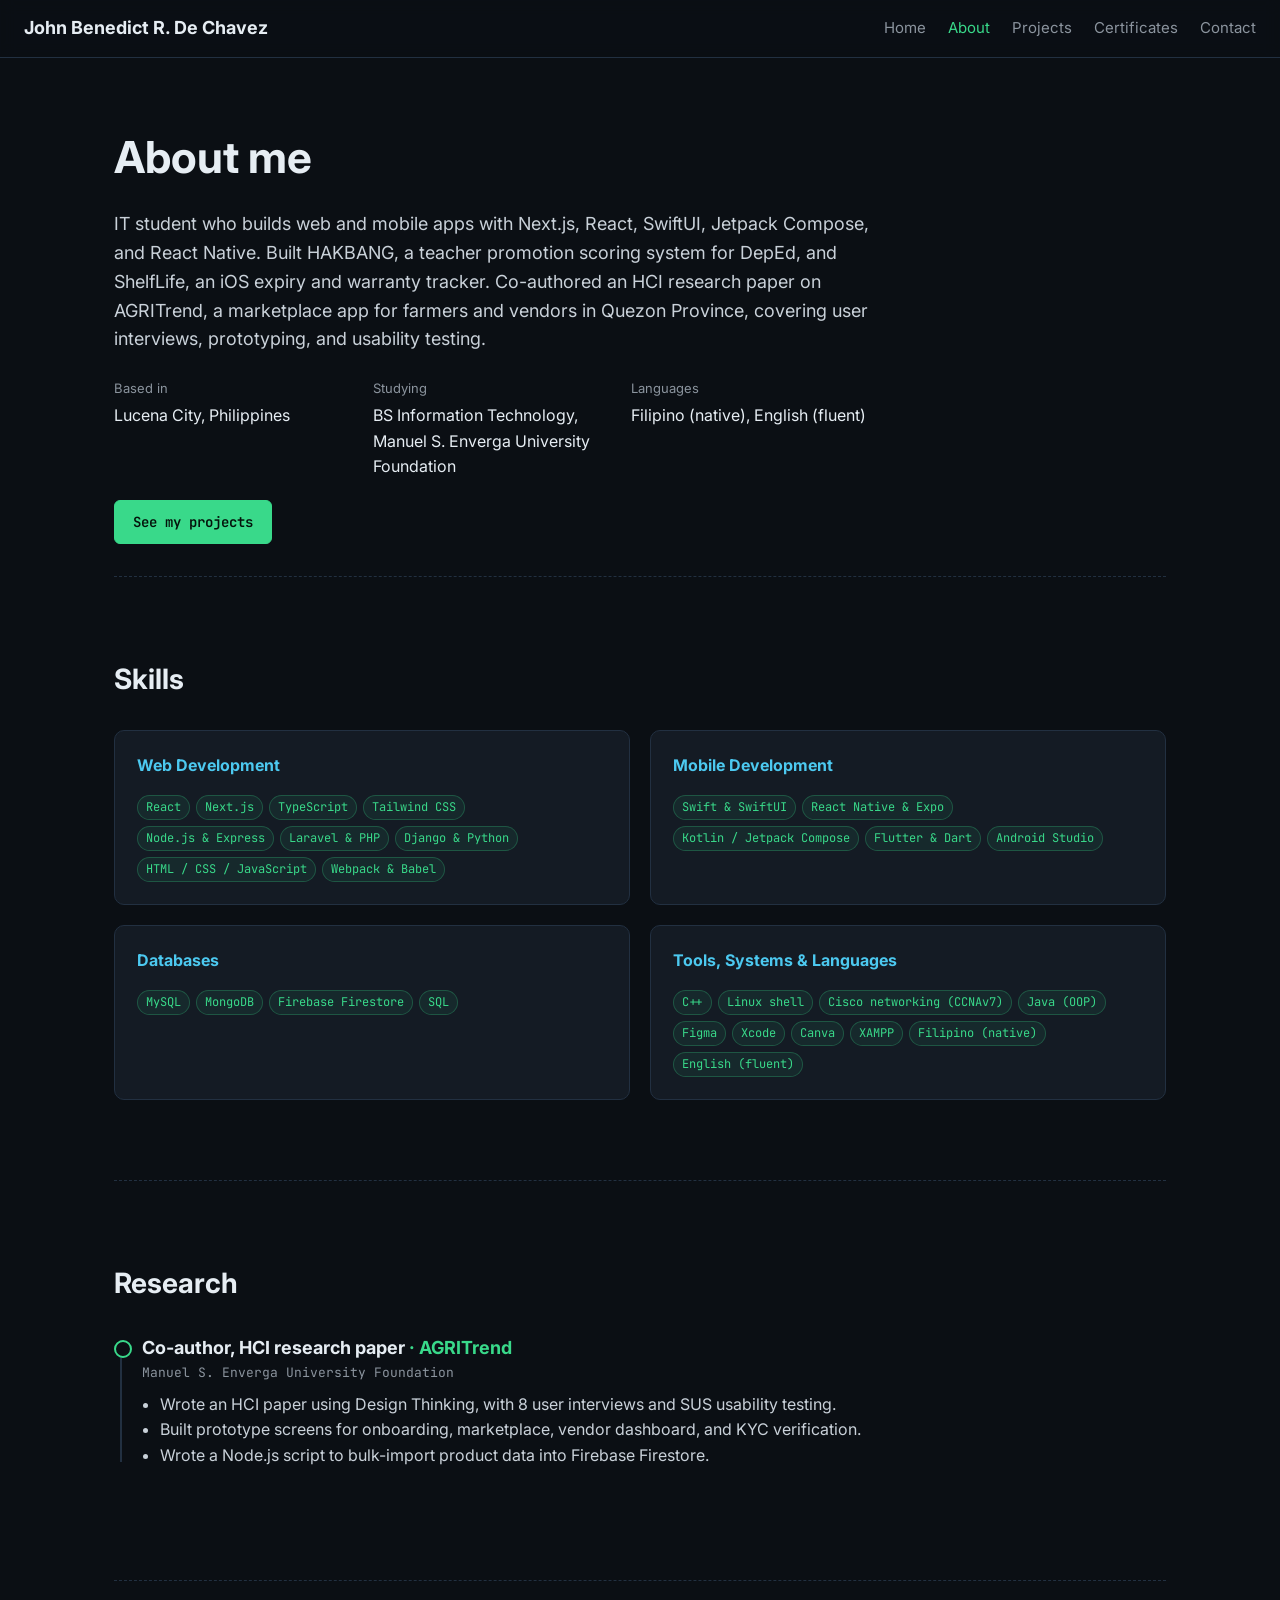
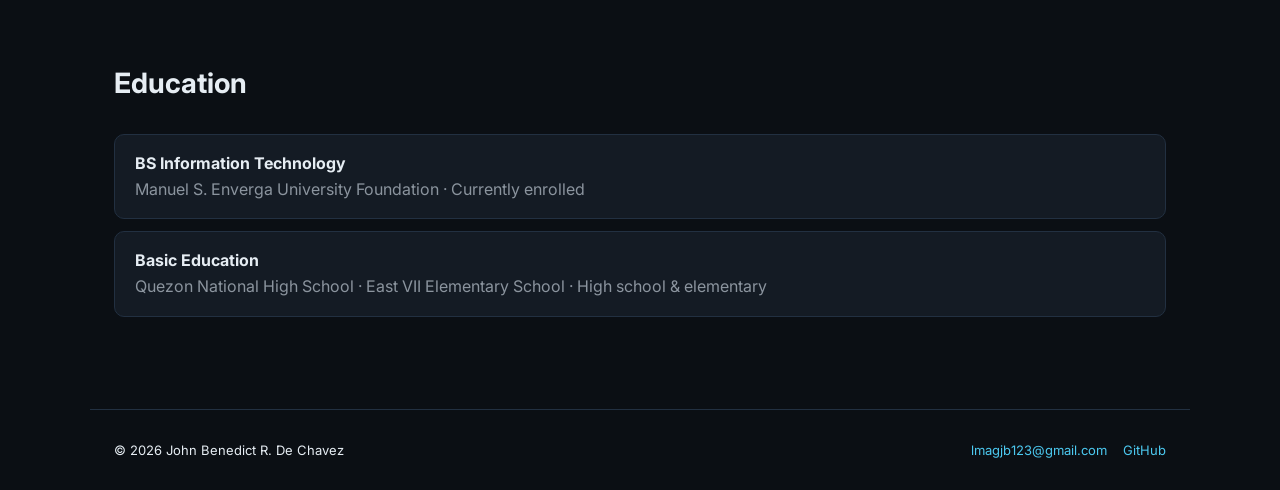
==== about.html @ b728b281 "10:22 pm" ====
<!doctype html>
<html lang="en">
<head>
  <meta charset="utf-8">
  <meta name="viewport" content="width=device-width, initial-scale=1">
  <title>About | John Benedict R. De Chavez</title>
  <meta name="description" content="About John Benedict R. De Chavez: skills, research and education.">
  <link rel="preconnect" href="https://fonts.googleapis.com">
  <link href="https://fonts.googleapis.com/css2?family=JetBrains+Mono:wght@400;600;700&family=Inter:wght@400;500;600;700&display=swap" rel="stylesheet">
  <link rel="stylesheet" href="assets/style.css">
</head>
<body data-page="about">
  <canvas id="matrix" aria-hidden="true"></canvas>
  <div id="site-header"></div>
  <main>
    <section class="page-head about-head">
      <img class="avatar" id="avatar" alt="" hidden>
      <div>
        <h1>About me</h1>
        <p class="lead" id="about-summary"></p>
        <dl class="facts" id="about-facts"></dl>
        <div class="btn-row" id="about-actions"></div>
      </div>
    </section>
    <section class="section">
      <h2 class="section-title">Skills</h2>
      <div class="skills-grid" id="skills-grid"></div>
    </section>
    <section class="section">
      <h2 class="section-title">Research</h2>
      <div class="timeline" id="timeline"></div>
    </section>
    <section class="section">
      <h2 class="section-title">Education</h2>
      <div id="education"></div>
    </section>
  </main>
  <div id="site-footer"></div>

  <script src="data/resume.js"></script>
  <script src="assets/site.js"></script>
</body>
</html>
---- assets/style.css ----
/* ---------- Theme ---------- */
:root {
  --bg: #0b0f14;
  --bg-2: #11171f;
  --card: #141b24;
  --border: #223041;
  --text: #e6edf3;
  --muted: #8b949e;
  --accent: #39d98a;      /* terminal green */
  --accent-2: #4cc9f0;    /* cyan */
  --danger: #ff5f57;
  --warn: #febc2e;
  --radius: 10px;
  --mono: "JetBrains Mono", ui-monospace, Menlo, Consolas, monospace;
  --sans: "Inter", system-ui, -apple-system, Segoe UI, Roboto, sans-serif;
}

* { box-sizing: border-box; }
html { scroll-behavior: smooth; }
body {
  margin: 0;
  background: var(--bg);
  color: var(--text);
  font-family: var(--sans);
  line-height: 1.6;
  overflow-x: hidden;
}
a { color: var(--accent-2); text-decoration: none; }
a:hover { text-decoration: underline; }
.mono { font-family: var(--mono); }
.accent { color: var(--accent); }
.muted { color: var(--muted); }

/* Matrix rain background */
#matrix {
  position: fixed; inset: 0;
  width: 100%; height: 100%;
  z-index: -1;
  opacity: .12;
}

/* ---------- Nav ---------- */
.nav {
  position: sticky; top: 0; z-index: 10;
  display: flex; align-items: center; justify-content: space-between;
  padding: 14px 24px;
  background: rgba(11, 15, 20, .85);
  backdrop-filter: blur(8px);
  border-bottom: 1px solid var(--border);
}
.logo { font-family: var(--sans); font-weight: 700; color: var(--text); font-size: 18px; }
.logo:hover { text-decoration: none; }
.nav nav { display: flex; gap: 22px; }
.nav nav a { font-family: var(--sans); font-size: 15px; color: var(--muted); }
.nav nav a:hover, .nav nav a.active { color: var(--accent); text-decoration: none; }
.nav-toggle { display: none; background: none; border: 1px solid var(--border); color: var(--text); font-size: 18px; border-radius: 6px; padding: 4px 10px; cursor: pointer; }

main { max-width: 1100px; margin: 0 auto; padding: 0 24px; }

/* ---------- Hero ---------- */
.hero {
  min-height: calc(100vh - 60px);
  display: grid; grid-template-columns: 1fr 1fr; gap: 48px;
  align-items: center;
  padding: 40px 0;
}
.avatar { width: 120px; height: 120px; border-radius: 50%; object-fit: cover; border: 2px solid var(--accent); box-shadow: 0 0 0 6px rgba(57,217,138,.08); margin-bottom: 20px; }
.avatar[hidden] { display: none; }
.btn[hidden] { display: none; }
.kicker { color: var(--accent); margin: 0 0 8px; }
.hero h1 { font-size: clamp(36px, 5vw, 56px); line-height: 1.1; margin: 0 0 12px; }
.title { color: var(--accent-2); font-size: 16px; margin: 0 0 28px; }
.hero-actions { display: flex; gap: 12px; flex-wrap: wrap; }

.btn {
  display: inline-block;
  font-family: var(--mono); font-size: 14px;
  padding: 10px 18px;
  border: 1px solid var(--accent);
  border-radius: 6px;
  color: var(--accent);
  transition: background .2s, transform .2s;
}
.btn:hover { background: rgba(57, 217, 138, .1); text-decoration: none; transform: translateY(-2px); }
.btn.primary { background: var(--accent); color: #04130b; font-weight: 600; }
.btn.primary:hover { background: #5be6a0; }

/* Terminal window */
.terminal {
  background: #0a0e13;
  border: 1px solid var(--border);
  border-radius: var(--radius);
  box-shadow: 0 20px 60px rgba(0,0,0,.5), 0 0 0 1px rgba(57,217,138,.05);
  overflow: hidden;
}
.terminal-bar { display: flex; align-items: center; gap: 8px; padding: 10px 14px; background: #161b22; border-bottom: 1px solid var(--border); }
.dot { width: 12px; height: 12px; border-radius: 50%; }
.dot.red { background: var(--danger); } .dot.yellow { background: var(--warn); } .dot.green { background: #28c840; }
.terminal-title { margin-left: 8px; font-size: 12px; color: var(--muted); }
.terminal-body {
  margin: 0; padding: 18px;
  min-height: 280px;
  font-size: 14px; color: var(--text);
  white-space: pre-wrap; word-break: break-word;
}
.terminal-body .prompt { color: var(--accent); }
.terminal-body .path { color: var(--accent-2); }
.cursor { display: inline-block; width: 8px; height: 1.1em; background: var(--accent); vertical-align: text-bottom; animation: blink 1s steps(1) infinite; }
@keyframes blink { 50% { opacity: 0; } }

/* ---------- Sections ---------- */
.section { padding: 80px 0; border-top: 1px dashed var(--border); }
.section-title { font-family: var(--sans); font-size: 28px; margin: 0 0 28px; }
.sub-title { color: var(--muted); margin: 40px 0 16px; font-weight: 400; }
.lead { font-size: 18px; color: #c9d1d9; max-width: 760px; }

/* Reveal on scroll */
.reveal { opacity: 0; transform: translateY(24px); transition: opacity .6s ease, transform .6s ease; }
.reveal.visible { opacity: 1; transform: none; }

/* Stats */
.stats { display: grid; grid-template-columns: repeat(4, 1fr); gap: 16px; margin-top: 32px; }
.stat { background: var(--card); border: 1px solid var(--border); border-radius: var(--radius); padding: 20px; text-align: center; }
.stat-value { font-family: var(--mono); font-size: 30px; font-weight: 700; color: var(--accent); }
.stat-label { color: var(--muted); font-size: 14px; }

/* Skills */
.skills-grid { display: grid; grid-template-columns: repeat(2, 1fr); gap: 20px; }
.skill-group { background: var(--card); border: 1px solid var(--border); border-radius: var(--radius); padding: 22px; }
.skill-group h3 { font-family: var(--sans); font-size: 16px; color: var(--accent-2); margin: 0 0 16px; }
.skill { margin-bottom: 14px; }
.skill-head { display: flex; justify-content: space-between; font-size: 14px; margin-bottom: 6px; }
.skill-head span:last-child { font-family: var(--mono); color: var(--muted); }
.bar { height: 6px; background: #1d2733; border-radius: 4px; overflow: hidden; }
.bar-fill { height: 100%; width: 0; background: linear-gradient(90deg, var(--accent), var(--accent-2)); border-radius: 4px; transition: width 1.2s ease; }

/* Timeline */
.timeline { position: relative; padding-left: 28px; }
.timeline::before { content: ""; position: absolute; left: 6px; top: 6px; bottom: 6px; width: 2px; background: var(--border); }
.job { position: relative; margin-bottom: 32px; }
.job::before { content: ""; position: absolute; left: -28px; top: 6px; width: 14px; height: 14px; border-radius: 50%; background: var(--bg); border: 2px solid var(--accent); }
.job h3 { margin: 0; font-size: 18px; }
.job .meta { font-family: var(--mono); font-size: 13px; color: var(--muted); margin-bottom: 8px; }
.job ul { margin: 0; padding-left: 18px; color: #c9d1d9; }
.edu { background: var(--card); border: 1px solid var(--border); border-radius: var(--radius); padding: 16px 20px; margin-bottom: 12px; }
.edu strong { display: block; }

/* Project cards */
.cards { display: grid; grid-template-columns: repeat(3, 1fr); gap: 20px; }
.card {
  background: var(--card); border: 1px solid var(--border); border-radius: var(--radius);
  padding: 22px; display: flex; flex-direction: column;
  transition: transform .2s, border-color .2s;
}
.card:hover { transform: translateY(-4px); border-color: var(--accent); }
.card h3 { margin: 0 0 8px; font-size: 17px; }
.card p { color: #c9d1d9; font-size: 15px; flex: 1; }
.tags { display: flex; flex-wrap: wrap; gap: 6px; margin-top: 12px; }
.tag { font-family: var(--mono); font-size: 12px; color: var(--accent); background: rgba(57,217,138,.08); border: 1px solid rgba(57,217,138,.25); padding: 2px 8px; border-radius: 20px; }

/* Certificates */
.filters { display: flex; flex-wrap: wrap; gap: 8px; margin: 12px 0 24px; }
.filter {
  font-family: var(--mono); font-size: 13px;
  background: none; color: var(--muted);
  border: 1px solid var(--border); border-radius: 20px;
  padding: 6px 14px; cursor: pointer;
}
.filter:hover { color: var(--text); }
.filter.active { color: #04130b; background: var(--accent); border-color: var(--accent); }
.cert-grid { display: grid; grid-template-columns: repeat(3, 1fr); gap: 20px; }
.cert {
  background: var(--card); border: 1px solid var(--border); border-radius: var(--radius);
  overflow: hidden; cursor: pointer; text-align: left; color: inherit; font: inherit; padding: 0;
  display: flex; flex-direction: column; justify-content: flex-start; width: 100%;
  transition: transform .2s, border-color .2s, box-shadow .2s;
}
.cert:hover, .cert:focus-visible { transform: translateY(-4px); border-color: var(--accent); box-shadow: 0 10px 30px rgba(57,217,138,.12); outline: none; }
.cert-thumb { position: relative; aspect-ratio: 11 / 8.5; background: #0a0e13; display: flex; align-items: center; justify-content: center; overflow: hidden; }
.cert-thumb img { width: 100%; height: 100%; object-fit: cover; filter: saturate(.9) brightness(.92); transition: filter .2s; }
.cert:hover .cert-thumb img { filter: none; }
.cert-cat { position: absolute; top: 8px; left: 8px; font-family: var(--mono); font-size: 11px; color: var(--accent); background: rgba(11,15,20,.85); border: 1px solid rgba(57,217,138,.35); padding: 2px 8px; border-radius: 20px; }
.cert-info .tags { margin-top: 8px; }
.modal-box .tags { margin: 10px 0; }
.cert-thumb .pdf { font-family: var(--mono); color: var(--accent); font-size: 28px; }
.cert-info { padding: 14px 16px; }
.cert-info h3 { margin: 0 0 4px; font-size: 15px; }
.cert-info .meta { font-family: var(--mono); font-size: 12px; color: var(--muted); }

/* Modal */
.modal { position: fixed; inset: 0; background: rgba(0,0,0,.8); display: none; align-items: center; justify-content: center; z-index: 50; padding: 20px; }
.modal.open { display: flex; }
.modal-box { position: relative; background: var(--bg-2); border: 1px solid var(--border); border-radius: var(--radius); max-width: 900px; width: 100%; max-height: 90vh; overflow: auto; padding: 20px; }
.modal-close { position: absolute; top: 10px; right: 12px; background: none; border: none; color: var(--text); font-size: 20px; cursor: pointer; }
.modal-box img { width: 100%; border-radius: 6px; }
.modal-box iframe { width: 100%; height: 70vh; border: 0; border-radius: 6px; background: #fff; }
.modal-box h3 { margin: 14px 0 4px; }

/* Contact */
.contact-links { display: flex; flex-wrap: wrap; gap: 12px; margin-top: 20px; }

.footer { display: flex; justify-content: space-between; flex-wrap: wrap; gap: 8px; max-width: 1100px; margin: 0 auto; padding: 30px 24px; font-size: 13px; border-top: 1px solid var(--border); }

/* ---------- Responsive ---------- */
@media (max-width: 900px) {
  .hero { grid-template-columns: 1fr; min-height: auto; padding-top: 48px; }
  .cards, .cert-grid { grid-template-columns: repeat(2, 1fr); }
  .stats { grid-template-columns: repeat(2, 1fr); }
}
@media (max-width: 640px) {
  main { padding: 0 16px; }
  .nav { padding: 12px 16px; }
  .nav-toggle { display: block; }
  .nav nav { display: none; position: absolute; top: 100%; left: 0; right: 0; flex-direction: column; gap: 0; background: var(--bg-2); border-bottom: 1px solid var(--border); }
  .nav nav.open { display: flex; }
  .nav nav a { padding: 12px 16px; border-top: 1px solid var(--border); }
  .skills-grid, .cards, .cert-grid { grid-template-columns: 1fr; }
  .section { padding: 56px 0; }
}

@media (prefers-reduced-motion: reduce) {
  html { scroll-behavior: auto; }
  .reveal { opacity: 1; transform: none; transition: none; }
  #matrix { display: none; }
}

.modal-media { min-height: 200px; display: flex; align-items: center; justify-content: center; }
.modal-media .pdf { font-family: var(--mono); color: var(--accent); }
.cert-thumb .loading { font-size: 14px; animation: blink 1.2s steps(1) infinite; }

/* Project cards */
.cards .card.featured { border-color: rgba(57,217,138,.45); }
.card-top { display: flex; justify-content: space-between; align-items: center; min-height: 20px; margin-bottom: 6px; }
.badge { font-size: 12px; font-weight: 600; color: #04130b; background: var(--accent); padding: 2px 10px; border-radius: 20px; }
.card-year { font-size: 13px; margin-left: auto; }
.card-note { font-size: 14px !important; color: var(--muted) !important; flex: 0 !important; margin-top: 0; }
.card-links { display: flex; flex-wrap: wrap; gap: 16px; margin-top: 14px; font-size: 14px; font-weight: 500; }

/* ---------- Multi-page layout ---------- */
.nav nav a.active { color: var(--accent); }
.hero { min-height: calc(100vh - 140px); }
.pitch { color: #c9d1d9; font-size: 18px; max-width: 520px; margin: -12px 0 28px; }
.btn.ghost { border-color: var(--border); color: var(--text); }
.btn-row { display: flex; flex-wrap: wrap; gap: 12px; margin-top: 20px; }
.section-head { display: flex; justify-content: space-between; align-items: baseline; gap: 16px; margin-bottom: 24px; }
.section-head .section-title { margin: 0; }
.small-title { font-size: 16px; color: var(--muted); font-weight: 500; margin: 36px 0 12px; }
.stats { margin-top: 0; }
.section.flush { border-top: 0; padding-top: 0; }
.cta { text-align: center; }
.cta h2 { font-size: 28px; margin: 0 0 8px; }
.cta .lead { margin: 0 auto 24px; }

.page-head { padding: 64px 0 32px; }
.page-head h1 { font-size: clamp(32px, 5vw, 44px); margin: 0 0 12px; }
.about-head { display: flex; gap: 32px; align-items: flex-start; }
.about-head .avatar { width: 160px; height: 160px; flex-shrink: 0; }
.facts { display: grid; grid-template-columns: repeat(auto-fit, minmax(200px, 1fr)); gap: 16px; margin: 24px 0 0; }
.facts dt, .project-side dt, .contact-list dt { color: var(--muted); font-size: 13px; margin-bottom: 4px; }
.facts dd, .project-side dd, .contact-list dd { margin: 0; }

.project-card { color: inherit; text-decoration: none; }
.project-card:hover { text-decoration: none; }
.project-card .tags { margin-top: auto; padding-top: 12px; }
.type { font-size: 12px; font-weight: 600; color: var(--accent-2); text-transform: uppercase; letter-spacing: .06em; }
.card-more { margin-top: 16px; color: var(--accent); font-size: 14px; font-weight: 500; }

.project-page { padding: 48px 0 80px; }
.back { display: inline-block; margin-bottom: 28px; color: var(--muted); }
.project-head h1 { font-size: clamp(34px, 5vw, 52px); margin: 6px 0 8px; }
.project-head .lead { margin: 0; }
.project-body { display: grid; grid-template-columns: 2fr 1fr; gap: 48px; margin-top: 48px; padding-top: 40px; border-top: 1px solid var(--border); }
.project-main h2 { font-size: 20px; margin: 0 0 12px; }
.project-main h2:not(:first-child) { margin-top: 32px; }
.project-main p { color: #c9d1d9; font-size: 17px; }
.highlights { padding-left: 20px; color: #c9d1d9; font-size: 16px; }
.highlights li { margin-bottom: 10px; }
.project-side { display: flex; flex-direction: column; gap: 20px; background: var(--card); border: 1px solid var(--border); border-radius: var(--radius); padding: 22px; align-self: start; }
.next-project { display: flex; flex-direction: column; gap: 4px; margin-top: 56px; padding: 22px; border: 1px solid var(--border); border-radius: var(--radius); background: var(--card); color: var(--text); }
.next-project:hover { border-color: var(--accent); text-decoration: none; }
.next-project strong { font-size: 20px; }

.contact-page { max-width: 640px; }
.contact-list { display: flex; flex-direction: column; gap: 18px; margin: 32px 0 8px; }
.contact-row dd { font-size: 18px; display: flex; flex-wrap: wrap; align-items: center; gap: 10px; }
.copy { font: inherit; font-size: 13px; background: none; color: var(--muted); border: 1px solid var(--border); border-radius: 6px; padding: 2px 10px; cursor: pointer; }
.copy:hover { color: var(--text); }

.footer { max-width: 1100px; }
.footer-links { display: flex; flex-wrap: wrap; gap: 16px; }

@media (max-width: 900px) {
  .project-body { grid-template-columns: 1fr; gap: 32px; }
}
@media (max-width: 640px) {
  .about-head { flex-direction: column; }
  .about-head .avatar { width: 120px; height: 120px; }
  .page-head { padding-top: 40px; }
  .section-head { flex-direction: column; gap: 6px; }
}
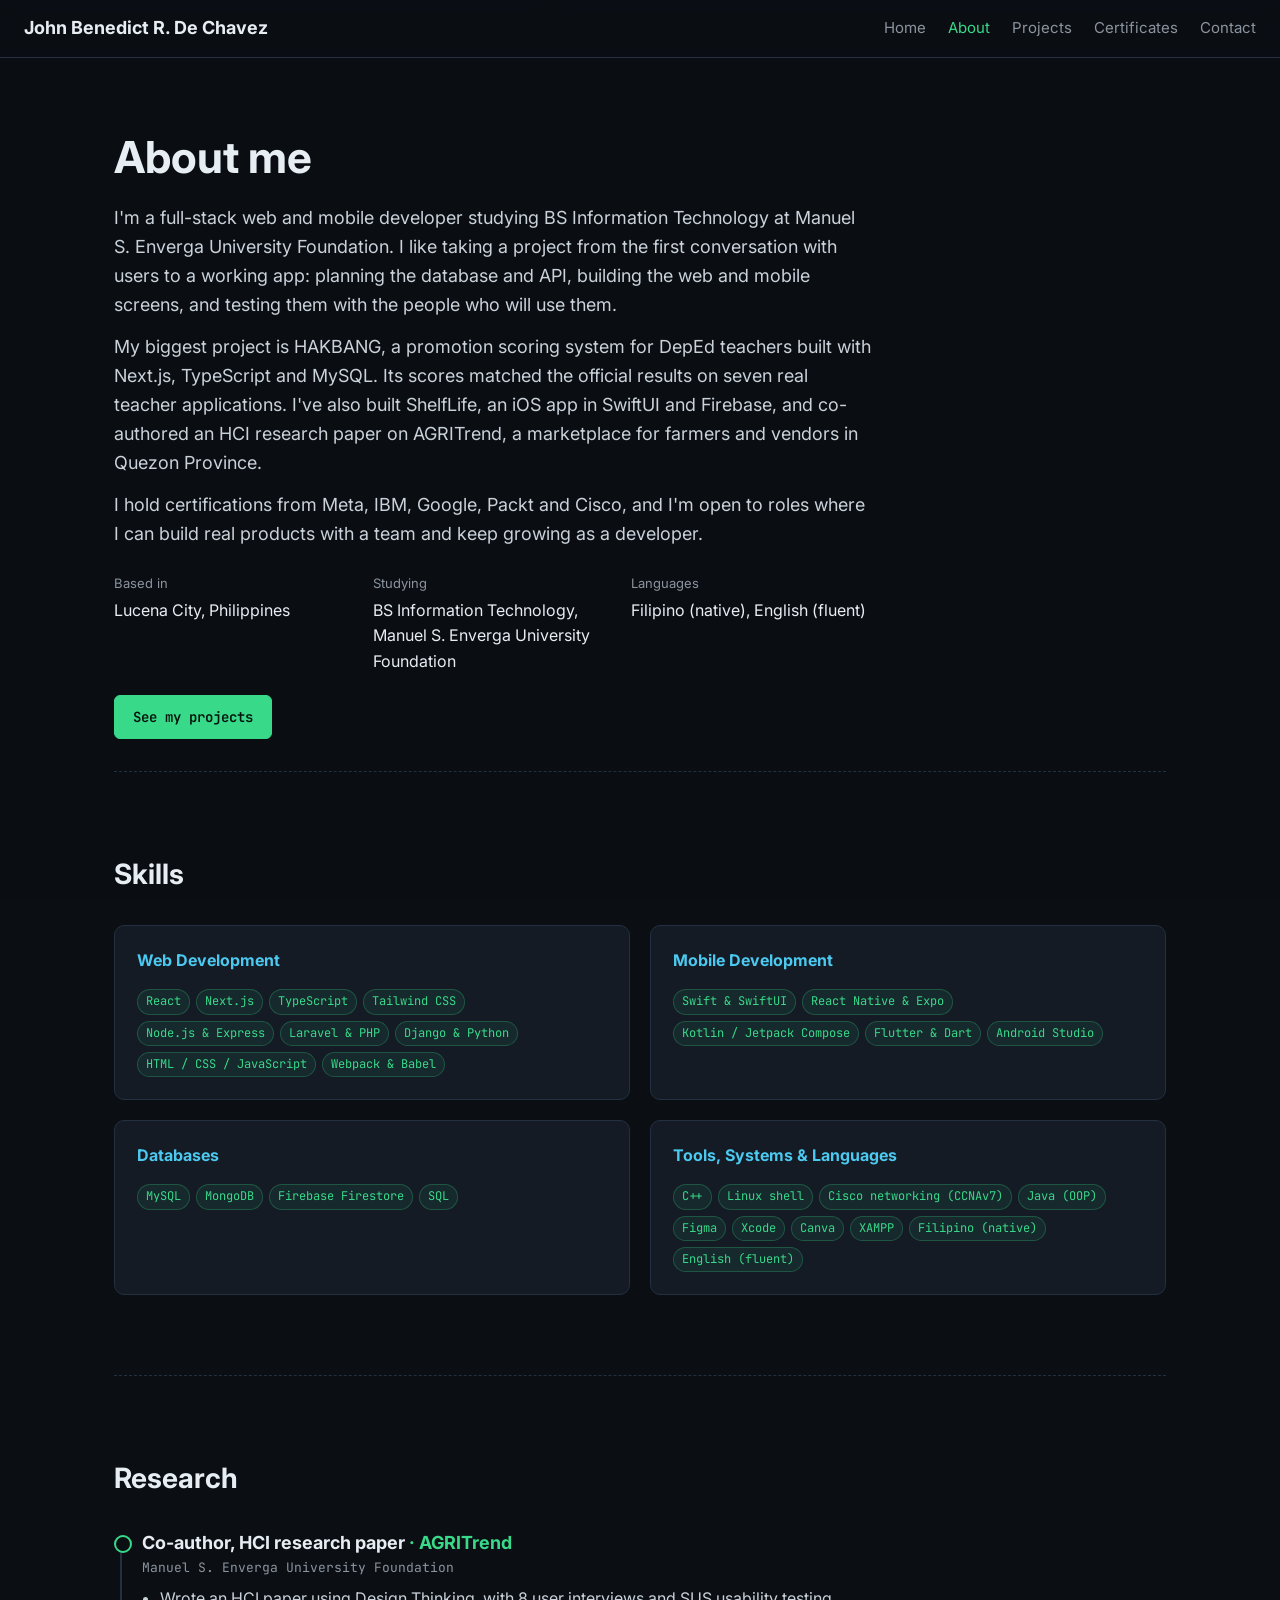
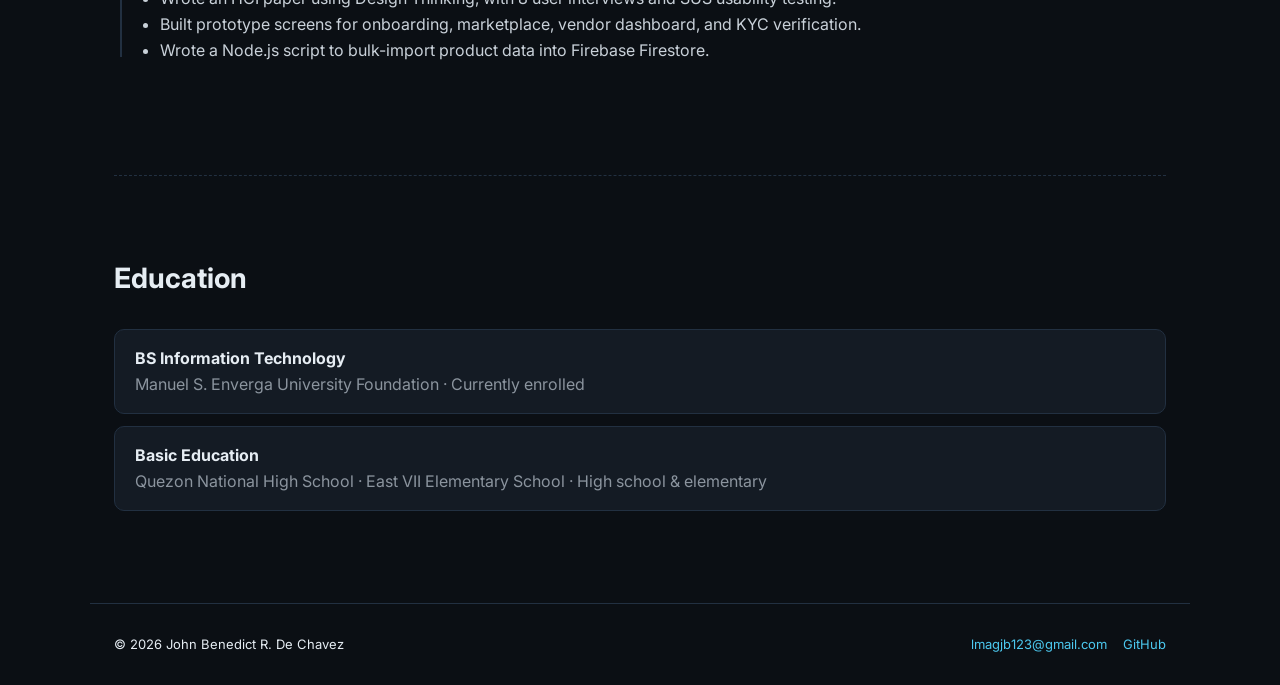
==== commit 3fff0fa8: "10:42 pm" ====
--- a/about.html
+++ b/about.html
@@ -17,7 +17,7 @@
       <img class="avatar" id="avatar" alt="" hidden>
       <div>
         <h1>About me</h1>
-        <p class="lead" id="about-summary"></p>
+        <div class="about-text" id="about-summary"></div>
         <dl class="facts" id="about-facts"></dl>
         <div class="btn-row" id="about-actions"></div>
       </div>
--- a/assets/style.css
+++ b/assets/style.css
@@ -298,3 +298,7 @@
   .page-head { padding-top: 40px; }
   .section-head { flex-direction: column; gap: 6px; }
 }
+
+.tech-strip .small-title { margin-top: 0; }
+
+.about-text .lead { margin: 0 0 14px; }
